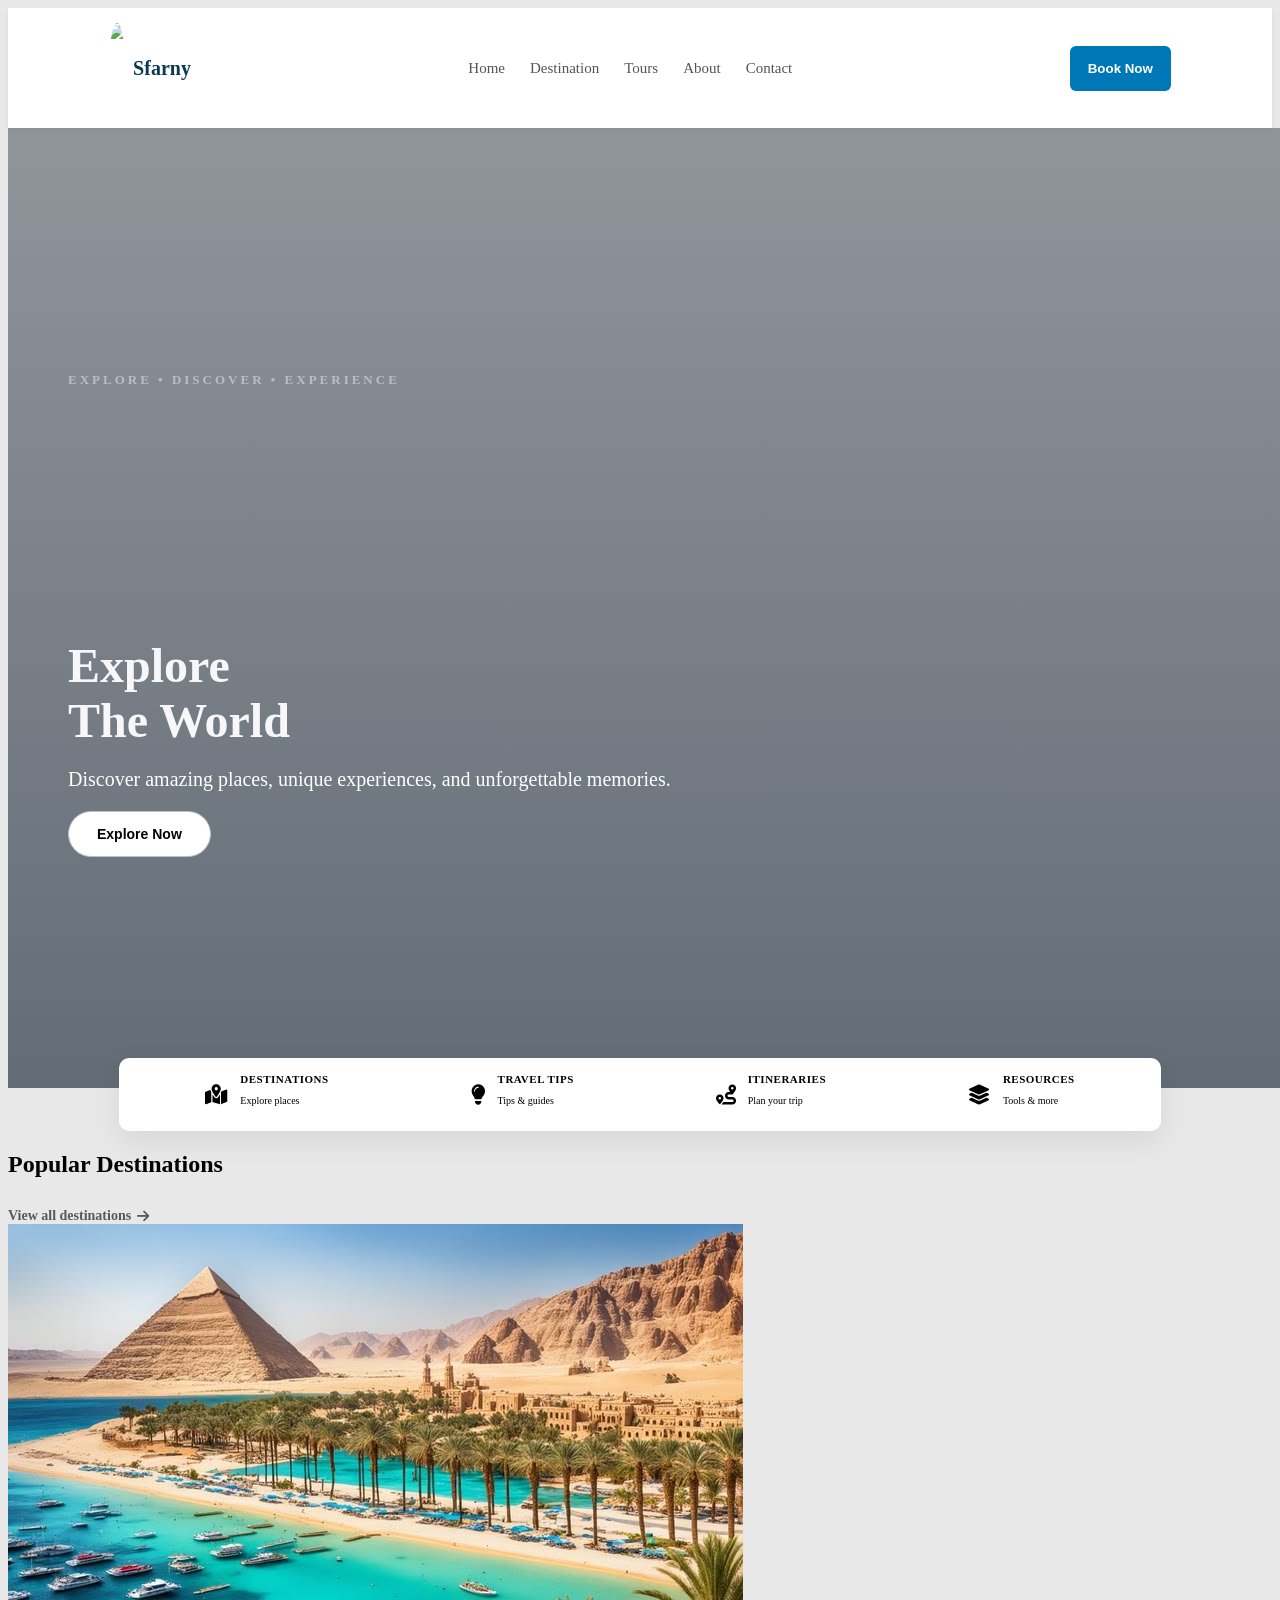
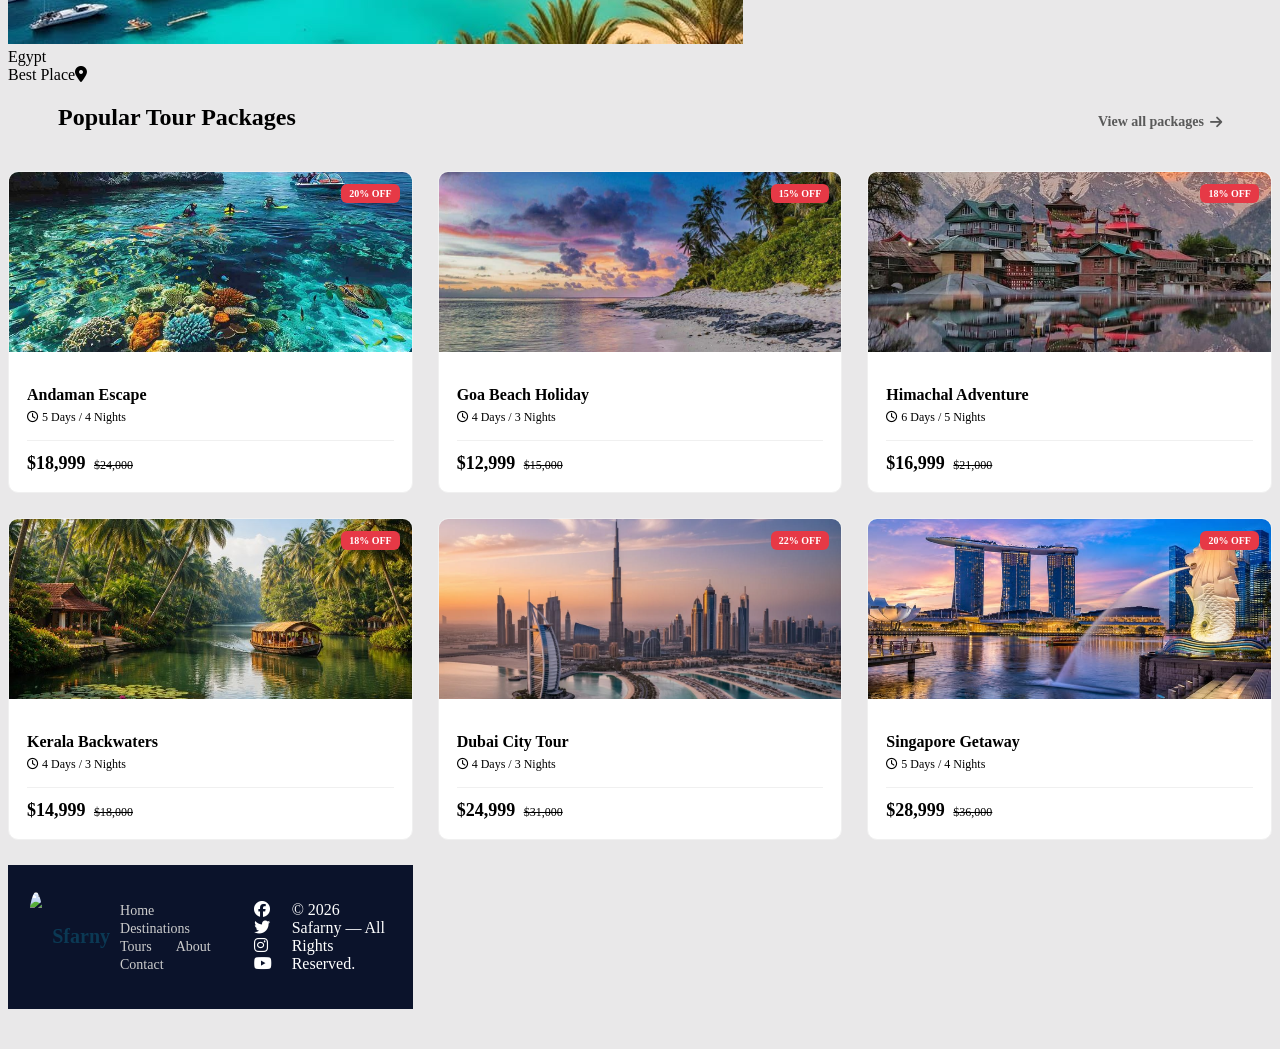
==== index.html @ 5d9288eb "update" ====
<!DOCTYPE html>
<html lang="en">
<head>
    <meta charset="UTF-8">
    <meta name="viewport" content="width=device-width, initial-scale=1.0">
    <title>Safarny</title>
    <link rel="stylesheet" href="style.css">
    <link rel="stylesheet" href="https://cdnjs.cloudflare.com/ajax/libs/font-awesome/6.4.0/css/all.min.css">
</head>
<body>
    <header class="navbar">
        <div class="logo">
           <img src="img/Gemini_Generated_Image_nq78jknq78jknq78.jfif">
            <span>Sfarny</span>
        </div>
        <nav class="nav">
             <a href="index.html">Home</a>
        <a href="destinations.html">Destination</a>
         <a href="tour.html">Tours</a>
        <a href="aboutus.html">About</a>
        <a href="contact.html">Contact</a> 
        </nav>
        <a href="booking.html"><button class="book-btn">Book Now</button></a>
    </header>
    
   
   <section class="hero-section">
 <div class="hero-content">
  <div class="banner">
    <div class="banner-content">
        <p class="banner-p">EXPLORE • DISCOVER • EXPERIENCE</p>
        <h1>Explore<br>The World</h1>
        <p class="cont-p">Discover amazing places, unique experiences, and unforgettable memories.</p>
        <a href="index.html"><button class="banner-btn">Explore Now</button></a>
   </div>
  </div>
 </div>
 <div class="nav-container">
        <div class="quick-nav">
            <div class="q-item">
                <i class="fa-solid fa-map-location-dot"></i>
                <div>
                    <strong>DESTINATIONS</strong>
                    <p>Explore places</p>
                </div>
            </div>
            <div class="q-item">
                <i class="fa-solid fa-lightbulb"></i>
                <div>
                    <strong>TRAVEL TIPS</strong>
                    <p>Tips & guides</p>
                </div>
            </div>
            <div class="q-item">
                <i class="fa-solid fa-route"></i>
                <div>
                    <strong>ITINERARIES</strong>
                    <p>Plan your trip</p>
                </div>
            </div>
            <div class="q-item">
                <i class="fa-solid fa-layer-group"></i>
                <div>
                    <strong>RESOURCES</strong>
                    <p>Tools & more</p>
                </div>
            </div>
        </div>
    </div>
    </section>
 <section class="destination">
    <div class="dest-header">
        <h2>Popular Destinations</h2>
        <a href="destinations.html" class="view-all">View all destinations <i class="fa-solid fa-arrow-right"></i></a>
    </div>
    <div class="dest-container">
        <div class="dest-card">
        <img src="img/egypt.jpg">
        <div class="dest-title">Egypt</div>
        <div class="dest-p">Best Place<i class="fa-solid fa-location-dot dest-pin"></i></div>
        </div>
    </div>
 </section>





  <div class="tour">
        <h2 class="tour-title">Popular Tour Packages</h2>
        <span><a href="tour.html" class="view-all">View all packages <i class="fa-solid fa-arrow-right"></i></a></span>
   </div>
   <div class="tour-container">   
      <div class="package-card">
            <div class="package-img-wrap">
             <img src="img/Andaman Escape.jpg" alt="Andaman">
                <span class="badge-discount">20% OFF</span>
            </div>
            <div class="package-content">
              <h3 class="package-title">Andaman Escape</h3>
                <div class="package-meta">
                  <span><i class="fa-regular fa-clock"></i> 5 Days / 4 Nights</span>
                </div>
                <div class="package-footer">
                    <div class="price-tag">$18,999 <span>$24,000</span></div>
                    </div>
                </div>
            </div>
                
                <div class="package-card">
                    <div class="package-img-wrap">
                        <img src="img/Goa Beach Holiday.jpg" alt="Goa">
                        <span class="badge-discount">15% OFF</span>
                    </div>
                    <div class="package-content">
                        <h3 class="package-title">Goa Beach Holiday</h3>
                        <div class="package-meta">
                            <span><i class="fa-regular fa-clock"></i> 4 Days / 3 Nights</span>
                        </div>
                        <div class="package-footer">
                            <div class="price-tag">$12,999 <span>$15,000</span></div>
                        </div>
                    </div>
                </div>
                <div class="package-card">
                    <div class="package-img-wrap">
                        <img src="img/Himachal Adventure.jpg" alt="Himachal">
                        <span class="badge-discount">18% OFF</span>
                    </div>
                    <div class="package-content">
                        <h3 class="package-title">Himachal Adventure</h3>
                        <div class="package-meta">
                            <span><i class="fa-regular fa-clock"></i> 6 Days / 5 Nights</span>
                        </div>
                        <div class="package-footer">
                            <div class="price-tag">$16,999 <span>$21,000</span></div>
                        </div>
                    </div>
                </div>
              
                <div class="package-card">
                    <div class="package-img-wrap">
                        <img src="img/Kerala.jpg" alt="Kerala">
                        <span class="badge-discount">18% OFF</span>
                    </div>
                    <div class="package-content">
                        <h3 class="package-title">Kerala Backwaters</h3>
                        <div class="package-meta">
                            <span><i class="fa-regular fa-clock"></i> 4 Days / 3 Nights</span>
                        </div>
                        <div class="package-footer">
                            <div class="price-tag">$14,999 <span>$18,000</span></div>
                        </div>
                    </div>
                </div>
                
                <div class="package-card">
                    <div class="package-img-wrap">
                        <img src="img/dubi.jpg" alt="Dubai">
                        <span class="badge-discount">22% OFF</span>
                    </div>
                    <div class="package-content">
                        <h3 class="package-title">Dubai City Tour</h3>
                        <div class="package-meta">
                            <span><i class="fa-regular fa-clock"></i> 4 Days / 3 Nights</span>
                        </div>
                        <div class="package-footer">
                            <div class="price-tag">$24,999 <span>$31,000</span></div>
                        </div>
                    </div>
                </div>
                
                <div class="package-card">
                    <div class="package-img-wrap">
                        <img src="img/singapora.jpg" alt="Singapore">
                        <span class="badge-discount">20% OFF</span>
                    </div>
                    <div class="package-content">
                        <h3 class="package-title">Singapore Getaway</h3>
                        <div class="package-meta">
                            <span><i class="fa-regular fa-clock"></i> 5 Days / 4 Nights</span>
                        </div>
                        <div class="package-footer">
                            <div class="price-tag">$28,999 <span>$36,000</span></div>
                        </div>
                    </div>
                </div>
           

 
   






















    <footer>
    <div class="logo">
           <img src="img/Gemini_Generated_Image_nq78jknq78jknq78.jfif">
            <span>Sfarny</span>
        </div>
    <div class="footer-links">
      <a href="#">Home</a>
      <a href="#">Destinations</a>
      <a href="#">Tours</a>
      <a href="#">About</a>
      <a href="#">Contact</a>
    </div>
    <div class="social-icons">
      <i class="fa-brands fa-facebook"></i>
      <i class="fa-brands fa-twitter"></i>
      <i class="fa-brands fa-instagram"></i>
      <i class="fa-brands fa-youtube"></i>
    </div>
    <div class="foo">
         <p>© 2026 Safarny — All Rights Reserved.</p>
    </div>
  </footer>

           
        
    

</body>
---- style.css ----
html{
    overflow-x: hidden;
    margin: 0;
    padding: 0;
    box-sizing: border-box;
    
        
}
body{
    background-color: #e9e8e9;
}
.navbar {
    display: flex;
    justify-content: space-between;
    align-items: center;
    padding: 15px 8%;
    background-color: #ffffff;
    box-shadow: 0 2px 5px rgba(0,0,0,0.05);
}


.logo {
    display: flex;
    align-items: center;
    gap: 8px;
    font-size: 20px;
    font-weight: bold;
    color: #0b3954;
}

.logo img {
   border-radius: 50%;
    height: 90px;
    object-fit: cover;
}

.nav {
    display: flex;
    gap: 25px;
}

.nav a {
    text-decoration: none;
    color: #555;
    font-size: 15px;
    font-weight: 500;
}

.nav a:hover {
    color: #0077b6;
    transition: 0.3s;
}

.book-btn {
    background-color: #0077b6;
    color: #fff;
    border: none;
    padding: 15px 18px;
    border-radius: 6px;
    cursor: pointer;
    font-weight: 600;
   
}

.book-btn:hover {
    background-color: #005f92;
     transition: 0.3s;
}
footer {
  background-color: #0b132b;
  color: white;
  padding: 20px 5%;
  display: flex;
  justify-content: space-between;
  align-items: center;
}

.footer-links a {
  color: #ccc;
  margin: 0 10px;
  text-decoration: none;
  font-size: 14px;
}

.social-icons i {
  margin-left: 15px;
  cursor: pointer;
}
.banner{
  position: relative;
  width: 100%;
  min-height: 100vh;
  background: linear-gradient(rgba(10, 25, 40, 0.4), rgba(10, 25, 40, 0.6)), 
          url('https://images.unsplash.com/photo-1464822759023-fed622ff2c3b?q=80&w=2000&auto=format&fit=crop') no-repeat center center/cover;
  display: flex;
  flex-direction: column;
 justify-content: center;
  padding: 30px 60px;
}
.banner-p{
    font-size: 13px;
    letter-spacing: 3px;
    text-transform: uppercase;
    color: rgba(203, 201, 201, 0.8);
    font-weight: 600;
   margin-bottom: 250px;
}
.banner-content h1{
   font-family: 'Playfair Display', serif;
    font-size: 48px;
   color: #f7f7fa;
   margin-bottom: 20px;
    
}
.cont-p{
    font-family: 'Playfair Display', serif;
    font-size: 20px;
    
   color: #ffffff;
   margin-bottom: 20px;
    
}
.banner-btn{
    padding: 14px 28px;
    border-radius: 40px;
    color: #000000;
    border: 1px solid silver;
    background: white;
    text-decoration: none;
    font-weight: 600;
    font-size: 14px;
   gap: 20px;
   
}
.banner-btn:hover{
  transform: scale(1.09);
   cursor: pointer;
   background-color: #0077b6;
    transition: 0.3s;
}
.nav-container {
    margin-top: -30px;
    position: relative;
    z-index: 10;
    display: flex;
    justify-content: center;
}

.quick-nav {
    background: #fff;
    width: 80%;
    display: flex;
    justify-content: space-around;
    padding: 15px;
    border-radius: 10px;
    box-shadow: 0 10px 30px rgba(0,0,0,0.08);
}

.q-item {
    display: flex;
    align-items: center;
    gap: 12px;
}

.q-item i {
    font-size: 20px;
    color: var(--primary-green);
}

.q-item strong {
    font-size: 11px;
    display: block;
    letter-spacing: 0.5px;
}

.q-item p {
    font-size: 10px;
    color: var(--text-muted);
}


.tour-container {
    display: grid;
    grid-template-columns: repeat(3, 1fr);
    gap: 25px;
    max-width: 1400px;
    width:100%;
    box-sizing: border-box;
    margin:40px auto;
    padding: 0;
   
    
}

.package-card {
    background: #fff;
    border-radius:10px;
    overflow: hidden;
    border: 1px solid #f0f0f0;
   
}

.package-img-wrap {
    position: relative;
    height: 180px;
}

.package-img-wrap img {
    width: 100%;
    height: 100%;
    object-fit: cover;
}

.badge-discount {
    position: absolute;
    top: 12px;
    right: 12px;
    background: #e63946;
    color: #fff;
    font-size: 10px;
    font-weight: 700;
    padding: 4px 8px;
    border-radius: 6px;
}

.package-content {
    padding: 18px;
}

.package-title {
    font-size: 16px;
    font-weight: 700;
    margin-bottom: 6px;
}

.package-meta {
    display: flex;
    align-items: center;
    gap: 15px;
    font-size: 12px;
    color: var(--text-muted);
    margin-bottom: 15px;
}

.package-footer {
    display: flex;
    justify-content: space-between;
    align-items: center;
    padding-top: 12px;
    border-top: 1px solid #f0f0f0;
}

.price-tag {
    font-size: 18px;
    font-weight: 700;
    color: black;
}

.price-tag span {
    font-size: 12px;
    color: black;
    text-decoration: line-through;
    font-weight: 400;
    margin-left: 4px;
}
.tour{
    display: flex;
    justify-content: space-between;
    align-items: center;
    margin-bottom: 5px;
    padding-left: 50px;
    padding-right: 50px;
}
.tour-title{
    margin-bottom: 0;
}
.view-all {
    color: rgb(89, 89, 89);
    text-decoration: none;
    font-weight: 600;
    font-size: 14px;
    display: flex;
    align-items: center;
    gap: 6px;
    cursor: pointer;
    margin-top: 30px;
    
    
}

.view-all:hover {
    color: black;
    transition: color 0.3s;
}
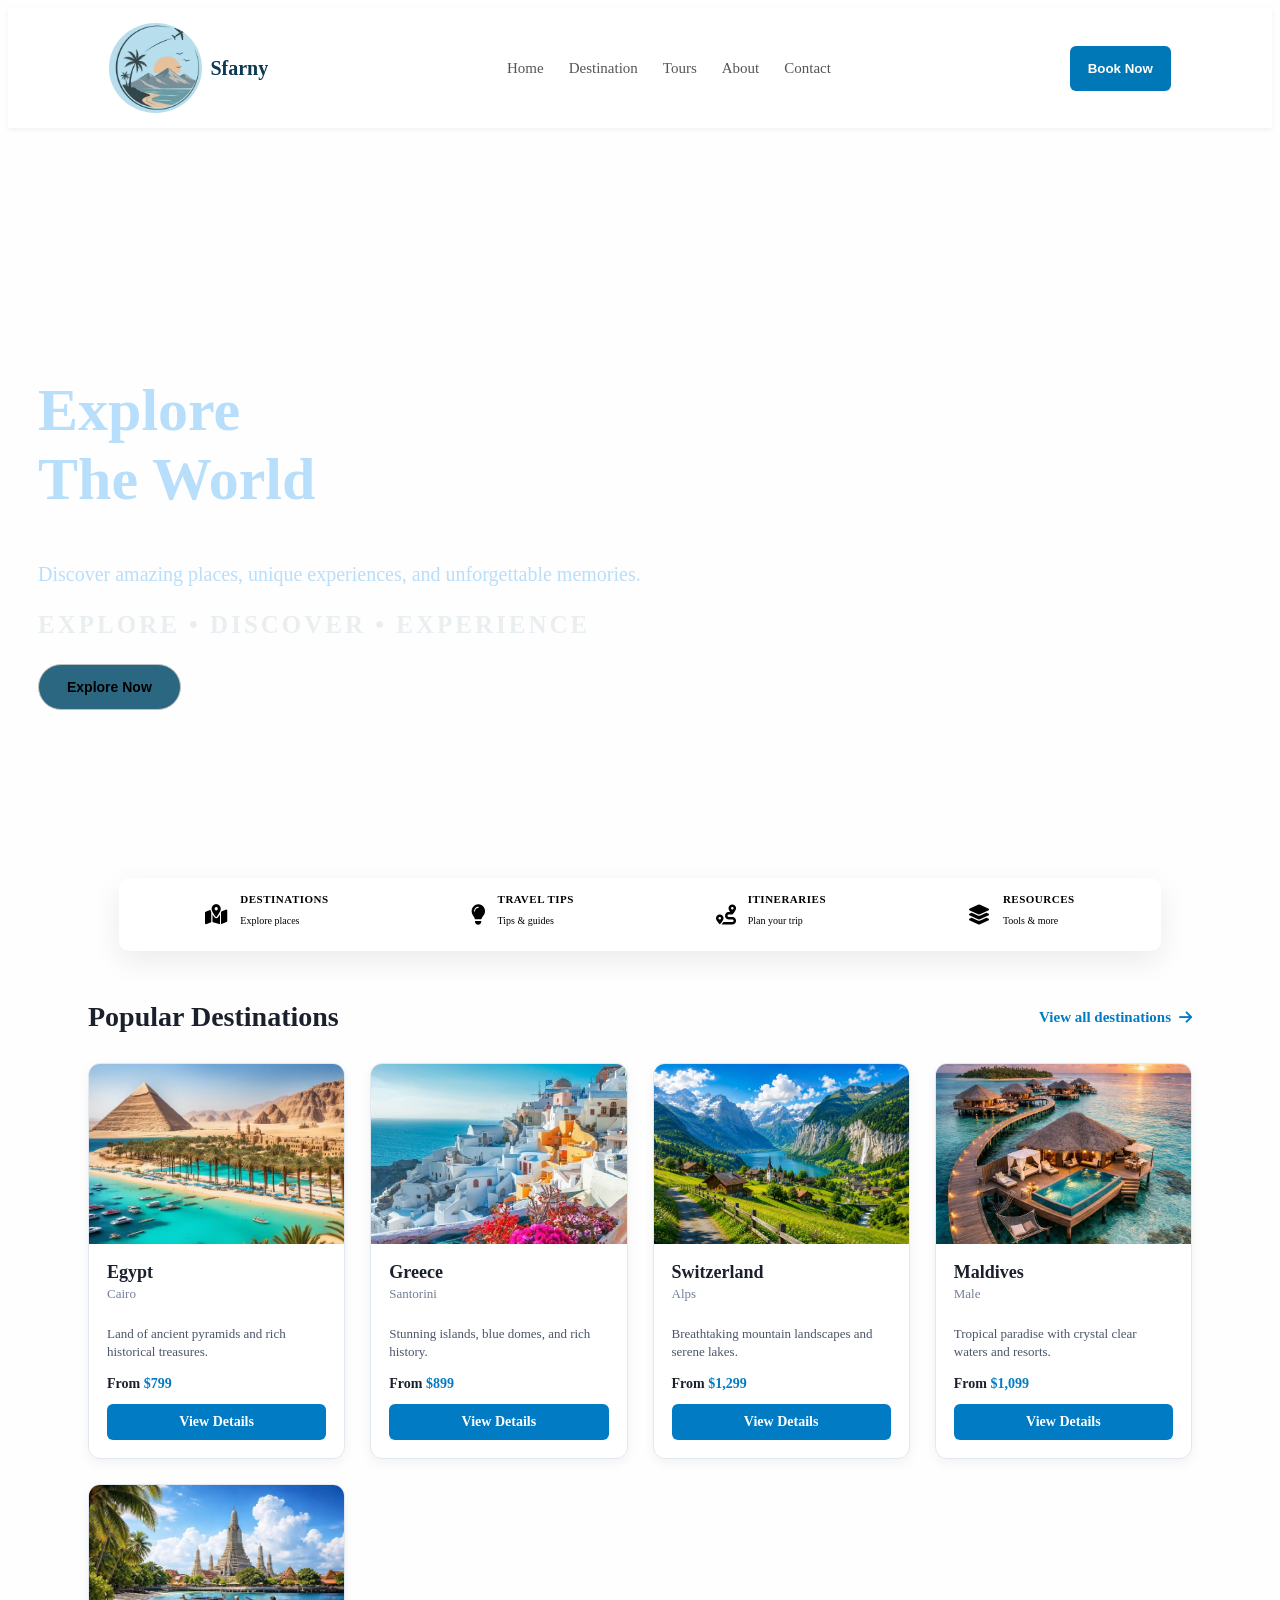
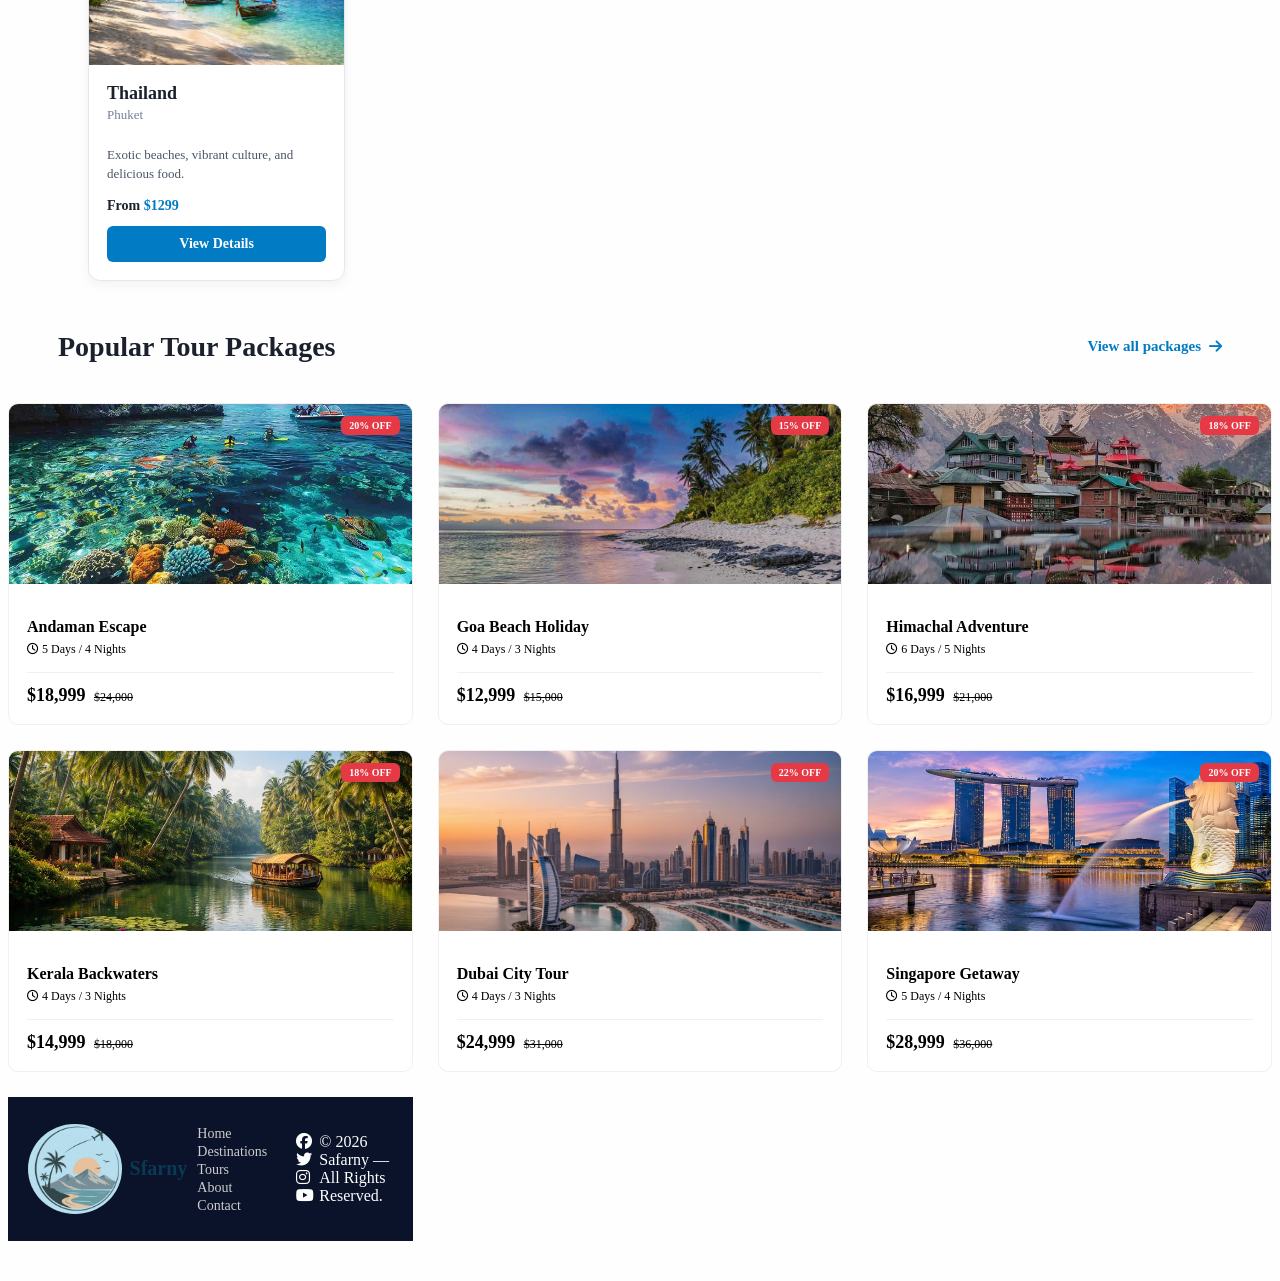
==== commit cc4aaf3a: "update" ====
--- a/index.html
+++ b/index.html
@@ -10,7 +10,7 @@
 <body>
     <header class="navbar">
         <div class="logo">
-           <img src="img/Gemini_Generated_Image_nq78jknq78jknq78.jfif">
+           <img src="img/logo.jfif">
             <span>Sfarny</span>
         </div>
         <nav class="nav">
@@ -28,9 +28,9 @@
  <div class="hero-content">
   <div class="banner">
     <div class="banner-content">
-        <p class="banner-p">EXPLORE • DISCOVER • EXPERIENCE</p>
         <h1>Explore<br>The World</h1>
         <p class="cont-p">Discover amazing places, unique experiences, and unforgettable memories.</p>
+        <p class="banner-p">EXPLORE • DISCOVER • EXPERIENCE</p>
         <a href="index.html"><button class="banner-btn">Explore Now</button></a>
    </div>
   </div>
@@ -74,11 +74,74 @@
         <a href="destinations.html" class="view-all">View all destinations <i class="fa-solid fa-arrow-right"></i></a>
     </div>
     <div class="dest-container">
-        <div class="dest-card">
-        <img src="img/egypt.jpg">
-        <div class="dest-title">Egypt</div>
-        <div class="dest-p">Best Place<i class="fa-solid fa-location-dot dest-pin"></i></div>
-        </div>
+        <div class="card">
+        <div class="card-image">
+          <img src="img/egypt.jpg" alt="Egypt">
+        </div>
+        <div class="card-content">
+          <h3>Egypt</h3>
+          <span class="country">Cairo</span>
+          <p class="description">Land of ancient pyramids and rich historical treasures.</p>
+          <div class="price">From <span>$799</span></div>
+          <a href="dest-detailes.html" class="btn">View Details</a>
+        </div>
+      </div>
+
+      
+      <div class="card">
+        <div class="card-image">
+          <img src="img/greece.jpg" alt="Greece">
+        </div>
+        <div class="card-content">
+          <h3>Greece</h3>
+          <span class="country">Santorini</span>
+          <p class="description">Stunning islands, blue domes, and rich history.</p>
+          <div class="price">From <span>$899</span></div>
+          <a href="dest-detailes.html" class="btn">View Details</a>
+        </div>
+      </div>
+
+      
+      <div class="card">
+        <div class="card-image">
+          <img src="img/swizerland.jpg" alt="Switzerland">
+        </div>
+        <div class="card-content">
+          <h3>Switzerland</h3>
+          <span class="country">Alps</span>
+          <p class="description">Breathtaking mountain landscapes and serene lakes.</p>
+          <div class="price">From <span>$1,299</span></div>
+          <a href="dest-detailes.html" class="btn">View Details</a>
+        </div>
+      </div>
+
+      
+      <div class="card">
+        <div class="card-image">
+          <img src="img/maldives.jpg" alt="Maldives">
+        </div>
+        <div class="card-content">
+          <h3>Maldives</h3>
+          <span class="country">Male</span>
+          <p class="description">Tropical paradise with crystal clear waters and resorts.</p>
+          <div class="price">From <span>$1,099</span></div>
+          <a href="dest-detailes.html" class="btn">View Details</a>
+        </div>
+      </div>
+
+      
+      <div class="card">
+        <div class="card-image">
+          <img src="img/thailand.jpg" alt="Thailand">
+        </div>
+        <div class="card-content">
+          <h3>Thailand</h3>
+          <span class="country">Phuket</span>
+          <p class="description">Exotic beaches, vibrant culture, and delicious food.</p>
+          <div class="price">From <span>$1299</span></div>
+          <a href="dest-detailes.html" class="btn">View Details</a>
+        </div>
+      </div>
     </div>
  </section>
 
@@ -213,7 +276,7 @@
 
     <footer>
     <div class="logo">
-           <img src="img/Gemini_Generated_Image_nq78jknq78jknq78.jfif">
+           <img src="img/logo.jfif">
             <span>Sfarny</span>
         </div>
     <div class="footer-links">
--- a/style.css
+++ b/style.css
@@ -8,7 +8,7 @@
         
 }
 body{
-    background-color: #e9e8e9;
+    background-color: #fffeff;
 }
 .navbar {
     display: flex;
@@ -90,47 +90,48 @@
 .banner{
   position: relative;
   width: 100%;
-  min-height: 100vh;
-  background: linear-gradient(rgba(10, 25, 40, 0.4), rgba(10, 25, 40, 0.6)), 
-          url('https://images.unsplash.com/photo-1464822759023-fed622ff2c3b?q=80&w=2000&auto=format&fit=crop') no-repeat center center/cover;
+  height: 80vh;
+  background:url('https://images.unsplash.com/photo-1464822759023-fed622ff2c3b?q=80&w=2000&auto=format&fit=crop') no-repeat center center/cover;
   display: flex;
   flex-direction: column;
  justify-content: center;
-  padding: 30px 60px;
-}
-.banner-p{
-    font-size: 13px;
-    letter-spacing: 3px;
-    text-transform: uppercase;
-    color: rgba(203, 201, 201, 0.8);
-    font-weight: 600;
-   margin-bottom: 250px;
-}
+  padding: 30px ;
+}
+
 .banner-content h1{
    font-family: 'Playfair Display', serif;
-    font-size: 48px;
-   color: #f7f7fa;
-   margin-bottom: 20px;
-    
+    font-size: 60px;
+   color: #b7defa;   
+}
+.banner-content h1:hover{
+   color: rgb(18, 46, 107);
 }
 .cont-p{
     font-family: 'Playfair Display', serif;
     font-size: 20px;
     
-   color: #ffffff;
-   margin-bottom: 20px;
+   color: #b7defa;  
+   
     
+}
+.banner-p{
+    font-size: 25px;
+    letter-spacing: 3px;
+    text-transform: uppercase;
+    color: rgb(233, 238, 240);
+    font-weight: 600;
+   
 }
 .banner-btn{
     padding: 14px 28px;
     border-radius: 40px;
     color: #000000;
     border: 1px solid silver;
-    background: white;
+    background: rgb(44, 103, 129);
     text-decoration: none;
     font-weight: 600;
     font-size: 14px;
-   gap: 20px;
+  
    
 }
 .banner-btn:hover{
@@ -179,6 +180,144 @@
     color: var(--text-muted);
 }
 
+
+.destination {
+    padding: 50px 80px;
+    
+}
+
+
+.dest-header {
+    display: flex;
+    justify-content: space-between;
+    align-items: center;
+    margin-bottom: 30px;
+}
+
+.dest-header h2 {
+    font-size: 28px;
+    font-weight: 700;
+    color: #1a202c;
+    margin: 0;
+}
+
+.dest-header .view-all {
+    color: #007bc4;
+    text-decoration: none;
+    font-weight: 600;
+    font-size: 15px;
+    display: flex;
+    align-items: center;
+    gap: 8px;
+    transition: color 0.2s ease;
+}
+
+.dest-header .view-all:hover {
+    color: #005a92;
+}
+
+
+.dest-container {
+    display: grid;
+    grid-template-columns: repeat(auto-fill, minmax(230px, 1fr));
+    gap: 25px;
+}
+
+
+.card {
+    background-color: #ffffff;
+    border-radius: 12px;
+    overflow: hidden;
+    box-shadow: 0 4px 12px rgba(0, 0, 0, 0.05);
+    border: 1px solid #e2e8f0;
+    display: flex;
+    flex-direction: column;
+    transition: transform 0.3s ease, box-shadow 0.3s ease;
+}
+
+.card:hover {
+    transform: translateY(-5px);
+    box-shadow: 0 8px 20px rgba(0, 0, 0, 0.1);
+}
+
+
+.card-image {
+    width: 100%;
+    height: 180px;
+    overflow: hidden;
+}
+
+.card-image img {
+    width: 100%;
+    height: 100%;
+    object-fit: cover;
+    display: block;
+}
+
+
+.card-content {
+    padding: 18px;
+    display: flex;
+    flex-direction: column;
+    flex-grow: 1;
+}
+
+.card-content h3 {
+    margin: 0;
+    font-size: 18px;
+    font-weight: 700;
+    color: #1a202c;
+}
+
+.card-content .country {
+    font-size: 13px;
+    color: #718096;
+    margin-top: 3px;
+    margin-bottom: 10px;
+    display: block;
+}
+
+.card-content .description {
+    font-size: 13px;
+    color: #4a5568;
+    margin-bottom: 15px;
+    line-height: 1.4;
+    flex-grow: 1;
+}
+
+
+.card-content .price {
+    font-size: 14px;
+    color: #1a202c;
+    font-weight: 600;
+    margin-bottom: 12px;
+}
+
+.card-content .price span {
+    font-weight: 800;
+    color: #007bc4;
+}
+
+
+.card-content .btn {
+    width: 100%;
+    padding: 10px 0;
+    background-color: #007bc4;
+    color: #ffffff;
+    border: none;
+    border-radius: 6px;
+    font-size: 14px;
+    font-weight: 600;
+    text-align: center;
+    text-decoration: none;
+    display: block;
+    box-sizing: border-box;
+    transition: background-color 0.2s ease;
+}
+
+.card-content .btn:hover {
+    background-color: #005a92;
+}
 
 .tour-container {
     display: grid;
@@ -264,6 +403,7 @@
     font-weight: 400;
     margin-left: 4px;
 }
+
 .tour{
     display: flex;
     justify-content: space-between;
@@ -272,24 +412,28 @@
     padding-left: 50px;
     padding-right: 50px;
 }
-.tour-title{
-    margin-bottom: 0;
-}
-.view-all {
-    color: rgb(89, 89, 89);
-    text-decoration: none;
-    font-weight: 600;
-    font-size: 14px;
-    display: flex;
-    align-items: center;
-    gap: 6px;
-    cursor: pointer;
-    margin-top: 30px;
-    
-    
+
+.tour-title {
+    font-size: 28px;
+    font-weight: 700;
+    color: #1a202c;
+    margin: 0;
+}
+
+ .view-all {
+    color: #007bc4;
+    text-decoration: none;
+    font-weight: 600;
+    font-size: 15px;
+    display: flex;
+    align-items: center;
+    gap: 8px;
+    transition: color 0.2s ease;
+}
+.view-all{
+    text-decoration: none;
 }
 
 .view-all:hover {
-    color: black;
-    transition: color 0.3s;
-}
+    color: #005a92;
+}
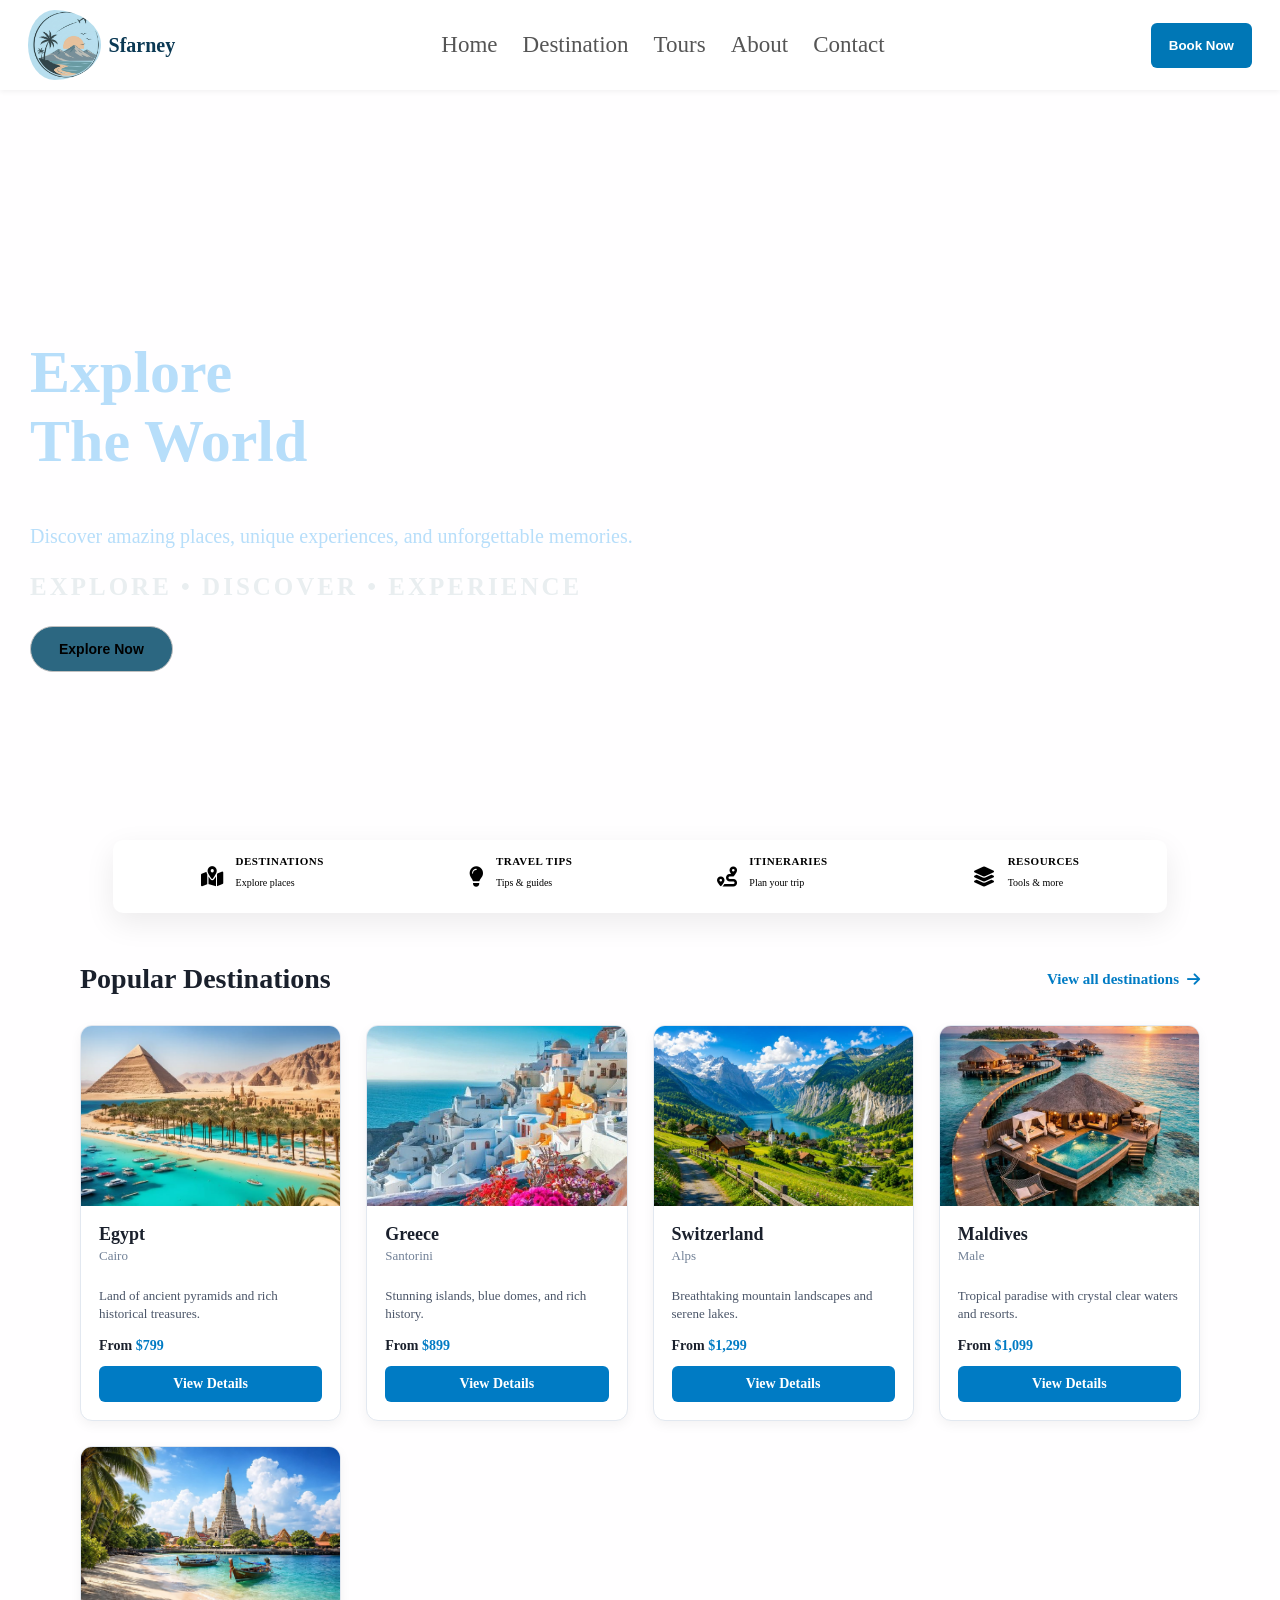
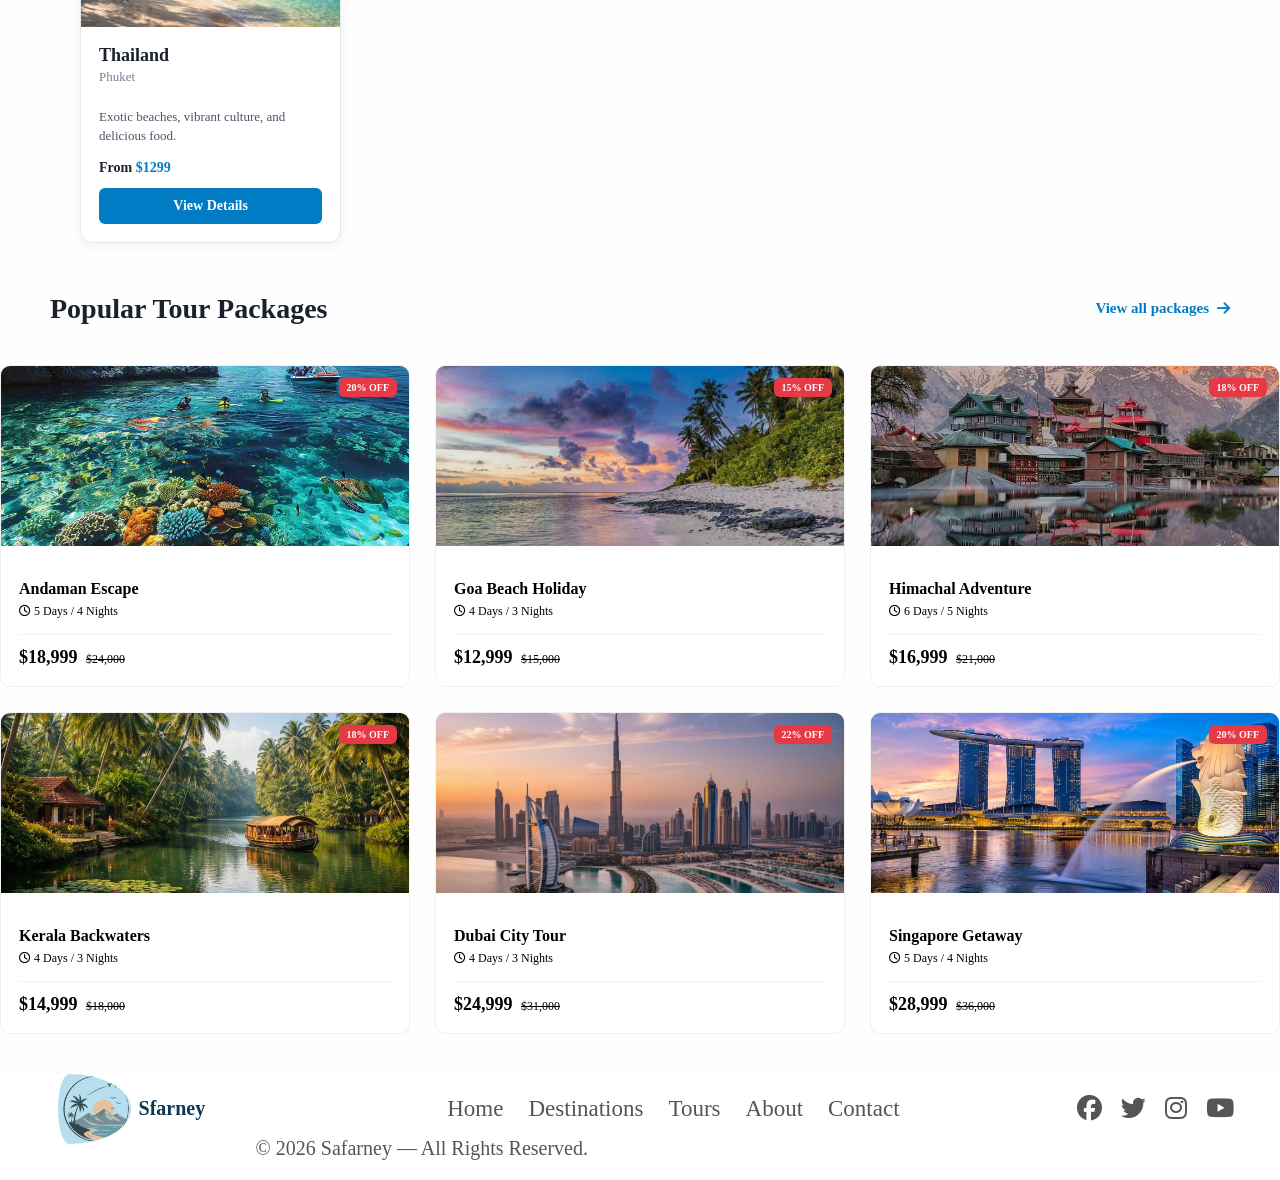
==== commit bc5cc563: "pushh" ====
--- a/index.html
+++ b/index.html
@@ -11,7 +11,7 @@
     <header class="navbar">
         <div class="logo">
            <img src="img/logo.jfif">
-            <span>Sfarny</span>
+            <span>Sfarney</span>
         </div>
         <nav class="nav">
              <a href="index.html">Home</a>
@@ -20,7 +20,7 @@
         <a href="aboutus.html">About</a>
         <a href="contact.html">Contact</a> 
         </nav>
-        <a href="booking.html"><button class="book-btn">Book Now</button></a>
+        <a href="booking.html" id="book"><button class="book-btn">Book Now</button></a>
     </header>
     
    
@@ -31,7 +31,7 @@
         <h1>Explore<br>The World</h1>
         <p class="cont-p">Discover amazing places, unique experiences, and unforgettable memories.</p>
         <p class="banner-p">EXPLORE • DISCOVER • EXPERIENCE</p>
-        <a href="index.html"><button class="banner-btn">Explore Now</button></a>
+        <a href="destinations.html"><button class="banner-btn">Explore Now</button></a>
    </div>
   </div>
  </div>
@@ -248,43 +248,18 @@
                         </div>
                     </div>
                 </div>
-           
-
- 
-   
-
-
-
-
-
-
-
-
-
-
-
-
-
-
-
-
-
-
-
-
-
-
+   </div>
     <footer>
     <div class="logo">
            <img src="img/logo.jfif">
-            <span>Sfarny</span>
-        </div>
-    <div class="footer-links">
-      <a href="#">Home</a>
-      <a href="#">Destinations</a>
-      <a href="#">Tours</a>
-      <a href="#">About</a>
-      <a href="#">Contact</a>
+            <span>Sfarney</span>
+        </div>
+    <div class="nav">
+      <a href="index.html">Home</a>
+      <a href="destinations.html">Destinations</a>
+      <a href="tour.html">Tours</a>
+      <a href="aboutus.html">About</a>
+      <a href="contact.html">Contact</a>
     </div>
     <div class="social-icons">
       <i class="fa-brands fa-facebook"></i>
@@ -293,12 +268,7 @@
       <i class="fa-brands fa-youtube"></i>
     </div>
     <div class="foo">
-         <p>© 2026 Safarny — All Rights Reserved.</p>
+         <p>© 2026 Safarney — All Rights Reserved.</p>
     </div>
   </footer>
-
-           
-        
-    
-
 </body>
--- a/style.css
+++ b/style.css
@@ -9,17 +9,24 @@
 }
 body{
     background-color: #fffeff;
+    padding: 0;
+    margin: 0;
+    overflow-x: hidden;
 }
 .navbar {
     display: flex;
     justify-content: space-between;
     align-items: center;
-    padding: 15px 8%;
+    padding: 10px 8px;
     background-color: #ffffff;
     box-shadow: 0 2px 5px rgba(0,0,0,0.05);
 }
-
-
+header img{
+    padding-left: 20px;
+}
+#book{
+padding-right: 20px;
+}
 .logo {
     display: flex;
     align-items: center;
@@ -31,7 +38,7 @@
 
 .logo img {
    border-radius: 50%;
-    height: 90px;
+    height: 70px;
     object-fit: cover;
 }
 
@@ -45,6 +52,7 @@
     color: #555;
     font-size: 15px;
     font-weight: 500;
+    font-size: 23px;
 }
 
 .nav a:hover {
@@ -68,24 +76,36 @@
      transition: 0.3s;
 }
 footer {
-  background-color: #0b132b;
-  color: white;
-  padding: 20px 5%;
-  display: flex;
-  justify-content: space-between;
-  align-items: center;
-}
-
-.footer-links a {
-  color: #ccc;
-  margin: 0 10px;
-  text-decoration: none;
-  font-size: 14px;
-}
-
+ display: flex;
+    justify-content: space-between;
+    align-items: center;
+    padding: 0 8px;
+    padding-bottom: 35px;
+    background-color: #ffffff;
+    box-shadow: 0 2px 5px rgba(0,0,0,0.05);
+    width: 100%;
+}
+footer img{
+    padding-left: 50px;
+}
+footer a{
+    position: relative;
+    left: 200px;
+}
+.foo{
+    position: relative;
+    top: 40px;
+    right:700px;
+    font-size: 20px;
+    color: #555;
+}
 .social-icons i {
   margin-left: 15px;
   cursor: pointer;
+  font-size: 25px;
+  color: #555;
+  position: relative;
+  left: 320px;
 }
 .banner{
   position: relative;
@@ -104,7 +124,7 @@
    color: #b7defa;   
 }
 .banner-content h1:hover{
-   color: rgb(18, 46, 107);
+   color: rgb(247, 250, 255);
 }
 .cont-p{
     font-family: 'Playfair Display', serif;
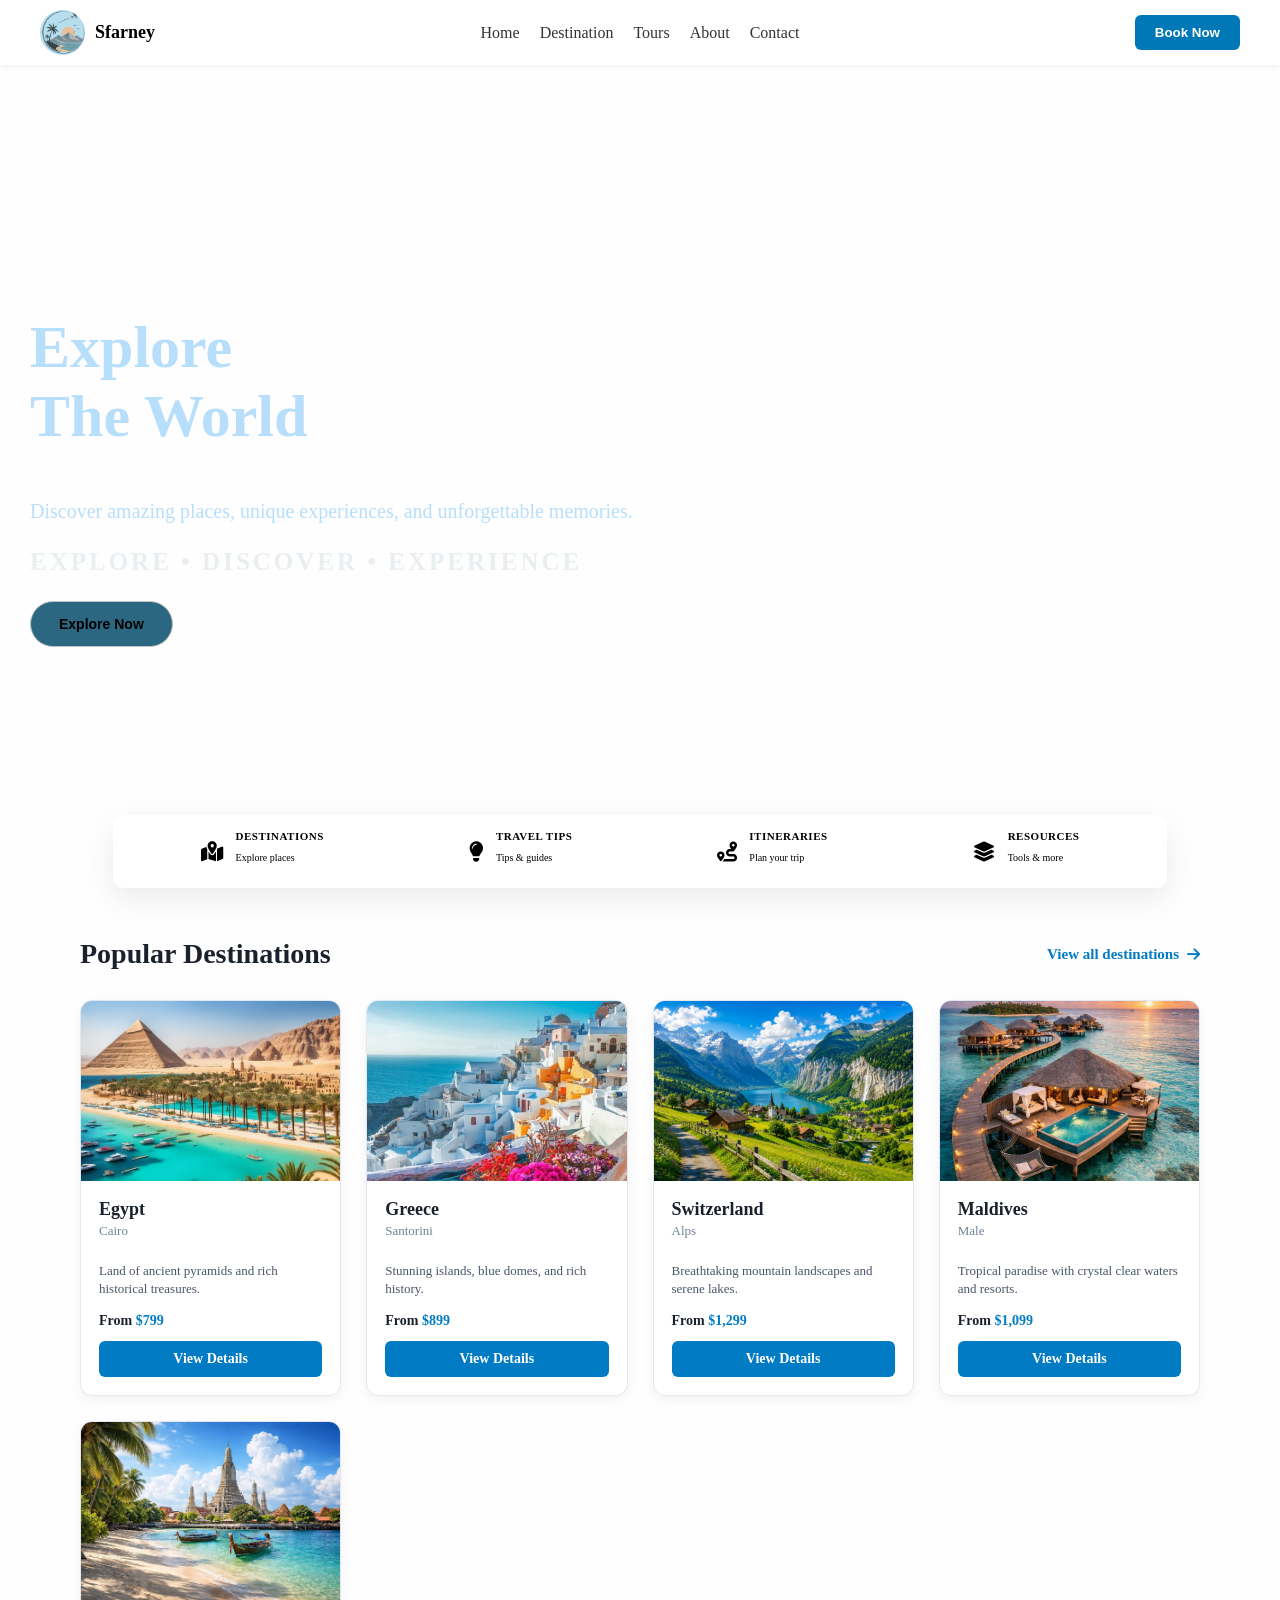
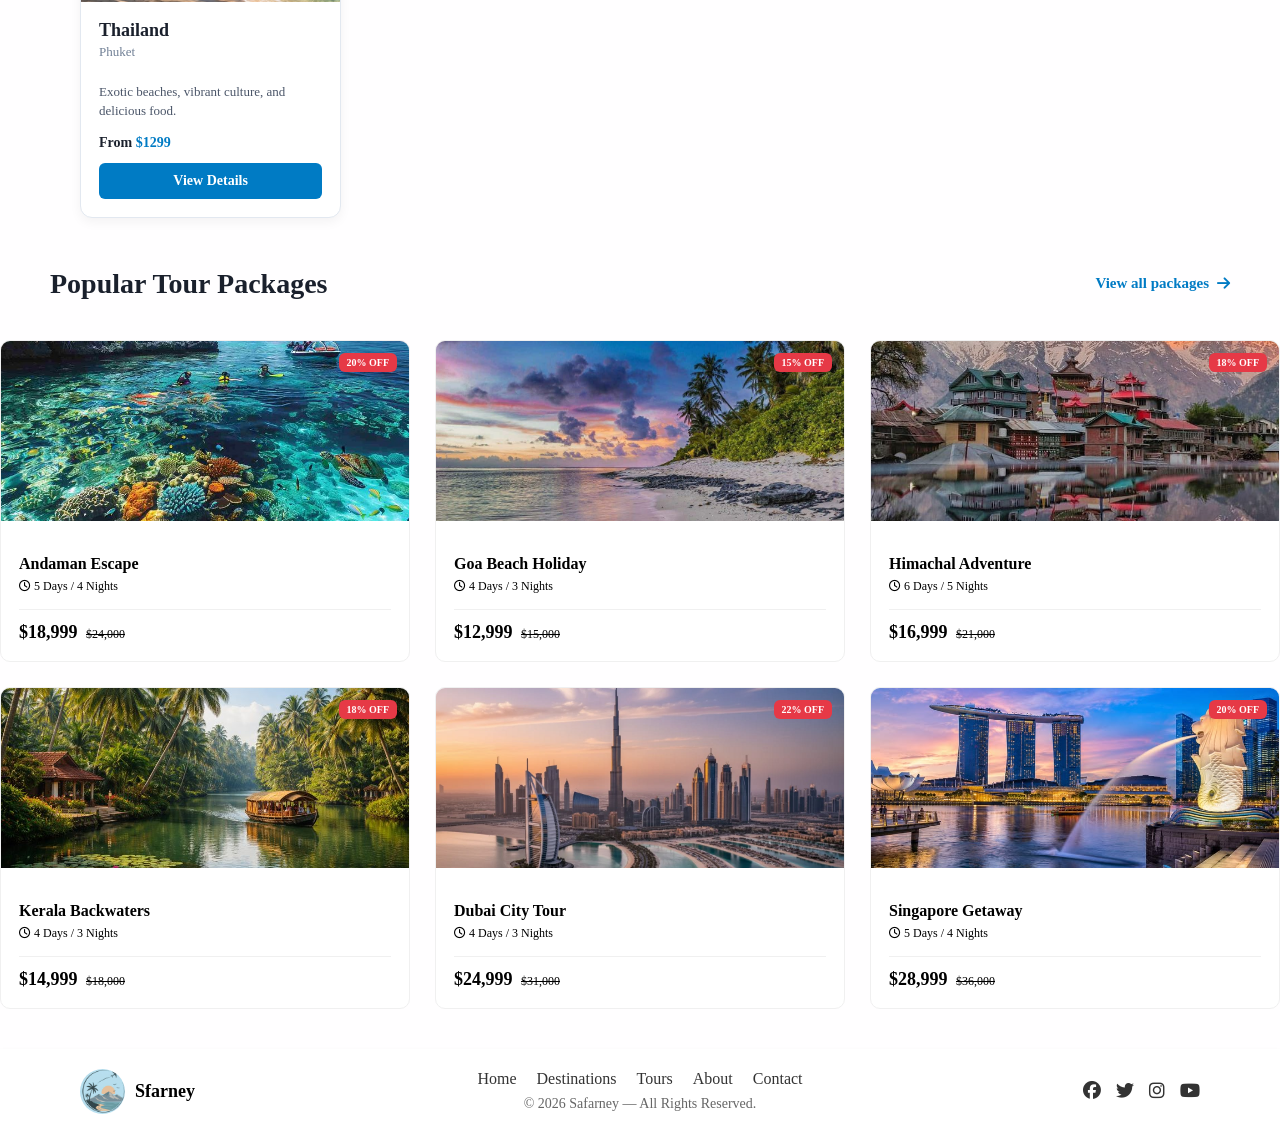
==== commit 0123f332: "update" ====
--- a/index.html
+++ b/index.html
@@ -254,6 +254,7 @@
            <img src="img/logo.jfif">
             <span>Sfarney</span>
         </div>
+ <div class="center-content">
     <div class="nav">
       <a href="index.html">Home</a>
       <a href="destinations.html">Destinations</a>
@@ -261,14 +262,17 @@
       <a href="aboutus.html">About</a>
       <a href="contact.html">Contact</a>
     </div>
+    <div class="foo">
+         <p>© 2026 Safarney — All Rights Reserved.</p>
+    </div>
+ </div>
     <div class="social-icons">
       <i class="fa-brands fa-facebook"></i>
       <i class="fa-brands fa-twitter"></i>
       <i class="fa-brands fa-instagram"></i>
       <i class="fa-brands fa-youtube"></i>
     </div>
-    <div class="foo">
-         <p>© 2026 Safarney — All Rights Reserved.</p>
-    </div>
+    
   </footer>
 </body>
+</html>
--- a/style.css
+++ b/style.css
@@ -17,16 +17,17 @@
     display: flex;
     justify-content: space-between;
     align-items: center;
-    padding: 10px 8px;
+    padding: 10px 40px;
     background-color: #ffffff;
     box-shadow: 0 2px 5px rgba(0,0,0,0.05);
 }
-header img{
-    padding-left: 20px;
-}
-#book{
-padding-right: 20px;
-}
+
+
+.logo, 
+#book {
+    flex: 1;
+}
+
 .logo {
     display: flex;
     align-items: center;
@@ -37,75 +38,126 @@
 }
 
 .logo img {
-   border-radius: 50%;
-    height: 70px;
+    border-radius: 50%;
+    height: 60px;
     object-fit: cover;
 }
 
+
 .nav {
     display: flex;
+    justify-content: center;
+    align-items: center;
     gap: 25px;
+    flex: 2; 
 }
 
 .nav a {
     text-decoration: none;
     color: #555;
-    font-size: 15px;
+    font-size: 17px;
     font-weight: 500;
-    font-size: 23px;
+    white-space: nowrap; 
 }
 
 .nav a:hover {
     color: #0077b6;
     transition: 0.3s;
+}
+
+
+#book {
+    display: flex;
+    justify-content: flex-end;
+    text-decoration: none;
 }
 
 .book-btn {
     background-color: #0077b6;
     color: #fff;
     border: none;
-    padding: 15px 18px;
+    padding: 10px 20px;
     border-radius: 6px;
     cursor: pointer;
     font-weight: 600;
-   
+    
 }
 
 .book-btn:hover {
     background-color: #005f92;
-     transition: 0.3s;
+    transition: 0.3s;
 }
 footer {
- display: flex;
+    display: flex;
     justify-content: space-between;
     align-items: center;
-    padding: 0 8px;
-    padding-bottom: 35px;
+    padding: 20px 80px;
     background-color: #ffffff;
-    box-shadow: 0 2px 5px rgba(0,0,0,0.05);
+    box-shadow: 0 2px 5px rgba(0, 0, 0, 0.05);
     width: 100%;
-}
-footer img{
-    padding-left: 50px;
-}
-footer a{
-    position: relative;
-    left: 200px;
-}
-.foo{
-    position: relative;
-    top: 40px;
-    right:700px;
-    font-size: 20px;
-    color: #555;
-}
+    box-sizing: border-box;
+}
+.logo {
+    display: flex;
+    align-items: center;
+    gap: 10px;
+    flex: 1; 
+}
+.logo img {
+    width: 45px;
+    height: 45px;
+    border-radius: 50%; 
+    object-fit: cover;
+}
+.logo span {
+    font-weight: bold;
+    font-size: 18px;
+    color: #000;
+}
+
+
+.center-content {
+    display: flex;
+    flex-direction: column;
+    align-items: center;
+    gap: 8px;
+}
+
+.nav {
+    display: flex;
+    gap: 20px;
+}
+
+.nav a {
+    text-decoration: none;
+    color: #333;
+    font-size: 16px;
+    font-weight: 500;
+}
+
+.foo p {
+    margin: 0;
+    font-size: 14px;
+    color: #666;
+}
+
+
+.social-icons {
+    display: flex;
+    justify-content: flex-end;
+    gap: 15px;
+    flex: 1; 
+    font-size: 18px;
+    color: #333;
+}
+
 .social-icons i {
-  margin-left: 15px;
-  cursor: pointer;
-  font-size: 25px;
-  color: #555;
-  position: relative;
-  left: 320px;
+    cursor: pointer;
+    transition: color 0.3s;
+}
+
+.social-icons i:hover {
+    color: #007bff; 
 }
 .banner{
   position: relative;
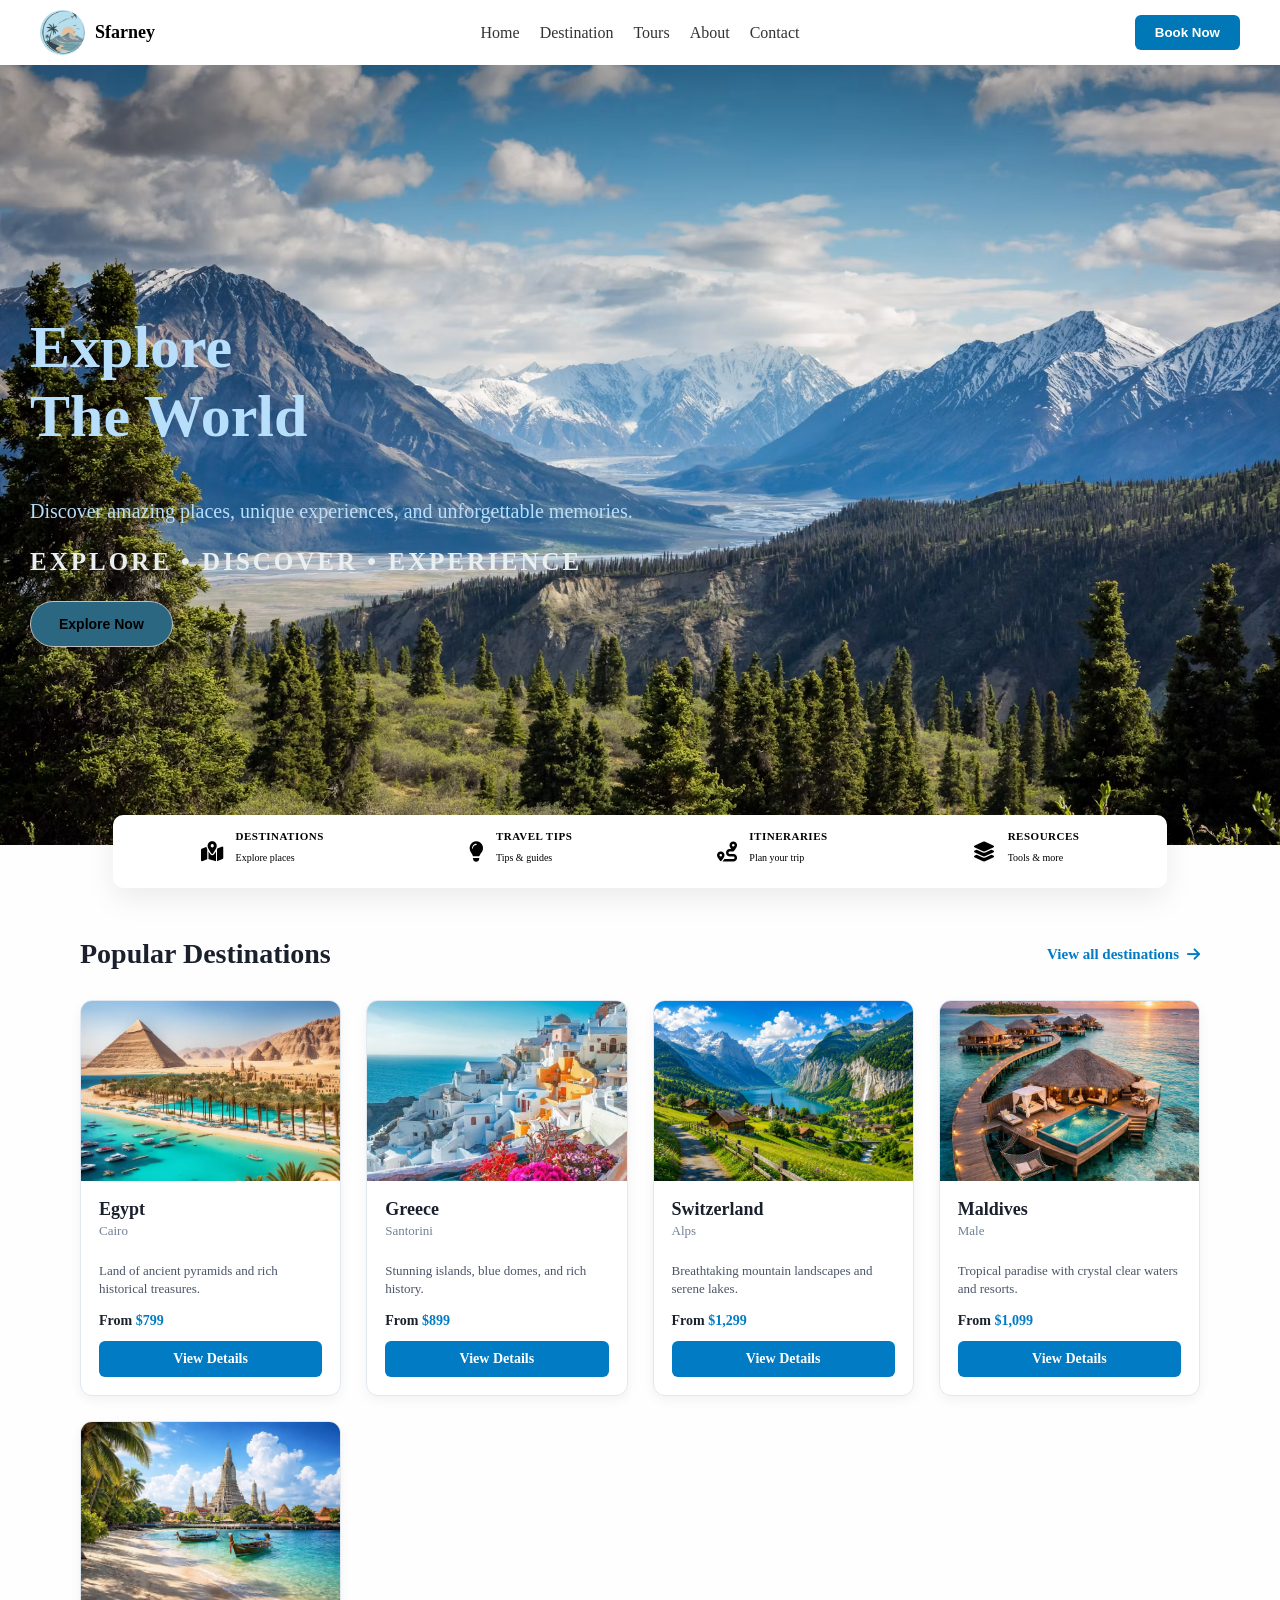
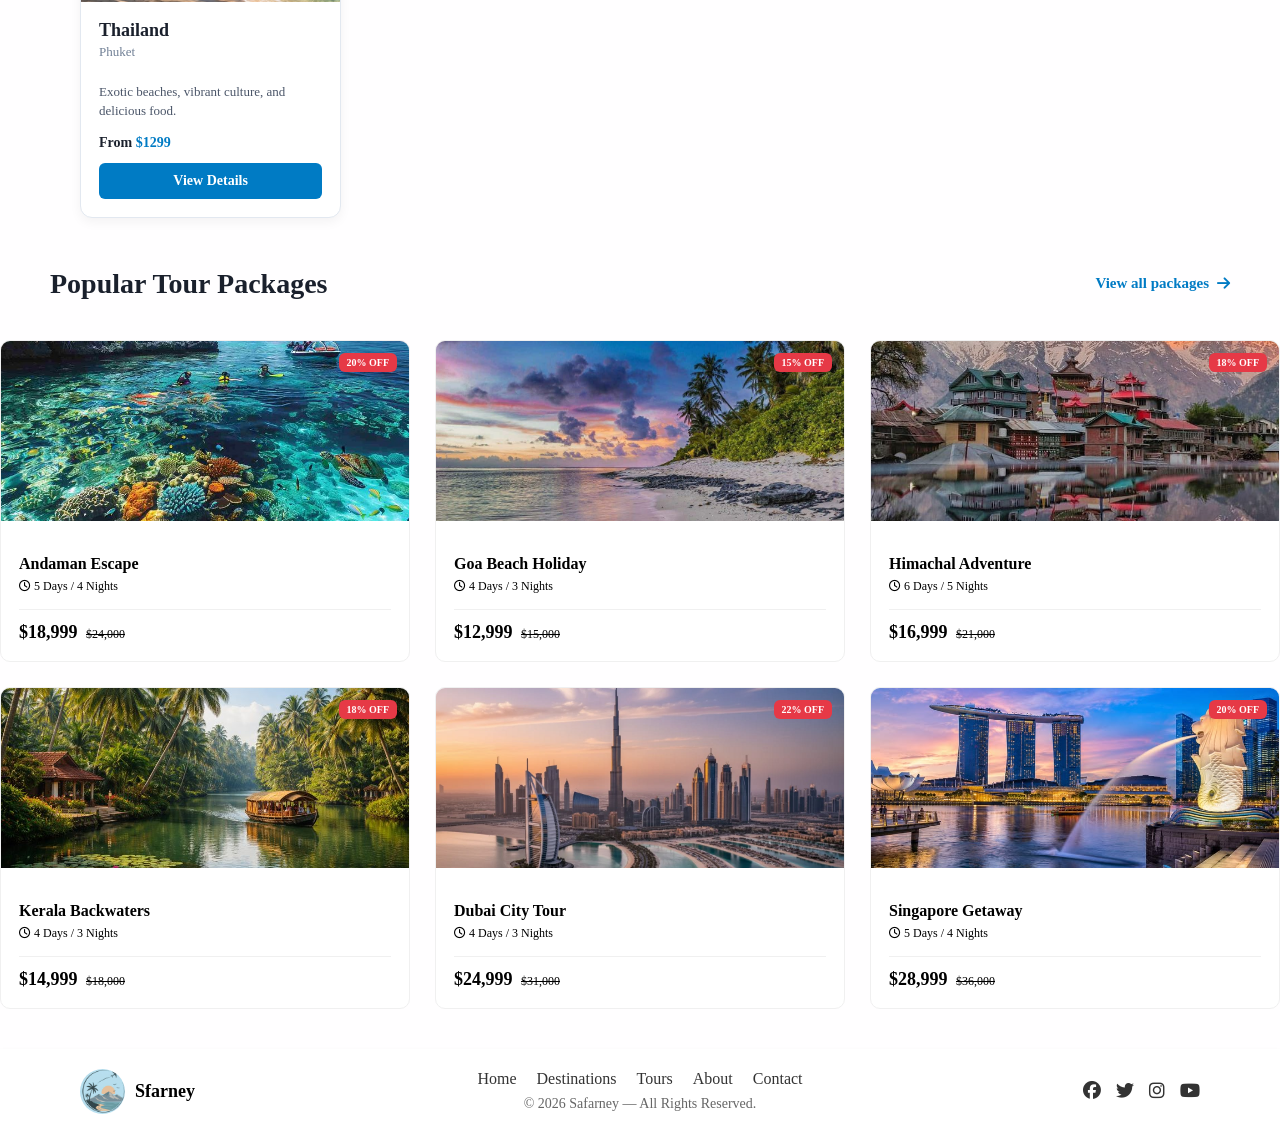
==== commit 36891ebc: "update" ====
--- a/index.html
+++ b/index.html
@@ -83,7 +83,7 @@
           <span class="country">Cairo</span>
           <p class="description">Land of ancient pyramids and rich historical treasures.</p>
           <div class="price">From <span>$799</span></div>
-          <a href="dest-detailes.html" class="btn">View Details</a>
+          <a href="tourdeitaly.html" class="btn">View Details</a>
         </div>
       </div>
 
@@ -97,7 +97,7 @@
           <span class="country">Santorini</span>
           <p class="description">Stunning islands, blue domes, and rich history.</p>
           <div class="price">From <span>$899</span></div>
-          <a href="dest-detailes.html" class="btn">View Details</a>
+          <a href="tourdeitaly.html" class="btn">View Details</a>
         </div>
       </div>
 
@@ -111,7 +111,7 @@
           <span class="country">Alps</span>
           <p class="description">Breathtaking mountain landscapes and serene lakes.</p>
           <div class="price">From <span>$1,299</span></div>
-          <a href="dest-detailes.html" class="btn">View Details</a>
+          <a href="tourdeitaly.html" class="btn">View Details</a>
         </div>
       </div>
 
@@ -125,7 +125,7 @@
           <span class="country">Male</span>
           <p class="description">Tropical paradise with crystal clear waters and resorts.</p>
           <div class="price">From <span>$1,099</span></div>
-          <a href="dest-detailes.html" class="btn">View Details</a>
+          <a href="tourdeitaly.html" class="btn">View Details</a>
         </div>
       </div>
 
@@ -139,7 +139,7 @@
           <span class="country">Phuket</span>
           <p class="description">Exotic beaches, vibrant culture, and delicious food.</p>
           <div class="price">From <span>$1299</span></div>
-          <a href="dest-detailes.html" class="btn">View Details</a>
+          <a href="tourdeitaly.html" class="btn">View Details</a>
         </div>
       </div>
     </div>
@@ -151,9 +151,10 @@
 
   <div class="tour">
         <h2 class="tour-title">Popular Tour Packages</h2>
-        <span><a href="tour.html" class="view-all">View all packages <i class="fa-solid fa-arrow-right"></i></a></span>
+        <span><a href="packages.html" class="view-all">View all packages <i class="fa-solid fa-arrow-right"></i></a></span>
    </div>
-   <div class="tour-container">   
+   <div class="tour-container">
+     <a href="pack.html" class="packadge-a">  
       <div class="package-card">
             <div class="package-img-wrap">
              <img src="img/Andaman Escape.jpg" alt="Andaman">
@@ -169,7 +170,8 @@
                     </div>
                 </div>
             </div>
-                
+               </a>
+              <a href="pack.html" class="packadge-a">
                 <div class="package-card">
                     <div class="package-img-wrap">
                         <img src="img/Goa Beach Holiday.jpg" alt="Goa">
@@ -185,6 +187,8 @@
                         </div>
                     </div>
                 </div>
+                </a>
+                 <a href="pack.html" class="packadge-a">
                 <div class="package-card">
                     <div class="package-img-wrap">
                         <img src="img/Himachal Adventure.jpg" alt="Himachal">
@@ -200,7 +204,8 @@
                         </div>
                     </div>
                 </div>
-              
+              </a>
+               <a href="pack.html" class="packadge-a">
                 <div class="package-card">
                     <div class="package-img-wrap">
                         <img src="img/Kerala.jpg" alt="Kerala">
@@ -216,7 +221,8 @@
                         </div>
                     </div>
                 </div>
-                
+                </a>
+                 <a href="pack.html" class="packadge-a">
                 <div class="package-card">
                     <div class="package-img-wrap">
                         <img src="img/dubi.jpg" alt="Dubai">
@@ -232,7 +238,8 @@
                         </div>
                     </div>
                 </div>
-                
+                </a>
+                 <a href="pack.html" class="packadge-a">
                 <div class="package-card">
                     <div class="package-img-wrap">
                         <img src="img/singapora.jpg" alt="Singapore">
@@ -248,6 +255,7 @@
                         </div>
                     </div>
                 </div>
+                </a>
    </div>
     <footer>
     <div class="logo">
--- a/style.css
+++ b/style.css
@@ -163,7 +163,7 @@
   position: relative;
   width: 100%;
   height: 80vh;
-  background:url('https://images.unsplash.com/photo-1464822759023-fed622ff2c3b?q=80&w=2000&auto=format&fit=crop') no-repeat center center/cover;
+  background:url('img/bannars.avif') no-repeat center center/cover;
   display: flex;
   flex-direction: column;
  justify-content: center;
@@ -304,12 +304,13 @@
     border: 1px solid #e2e8f0;
     display: flex;
     flex-direction: column;
-    transition: transform 0.3s ease, box-shadow 0.3s ease;
+   
 }
 
 .card:hover {
-    transform: translateY(-5px);
+    transform: scale(1.03);
     box-shadow: 0 8px 20px rgba(0, 0, 0, 0.1);
+    transition: 0.3 ease;
 }
 
 
@@ -390,7 +391,11 @@
 .card-content .btn:hover {
     background-color: #005a92;
 }
-
+.packadge-a{
+    text-decoration: none;
+    color: #000;
+    cursor: pointer;
+}
 .tour-container {
     display: grid;
     grid-template-columns: repeat(3, 1fr);
